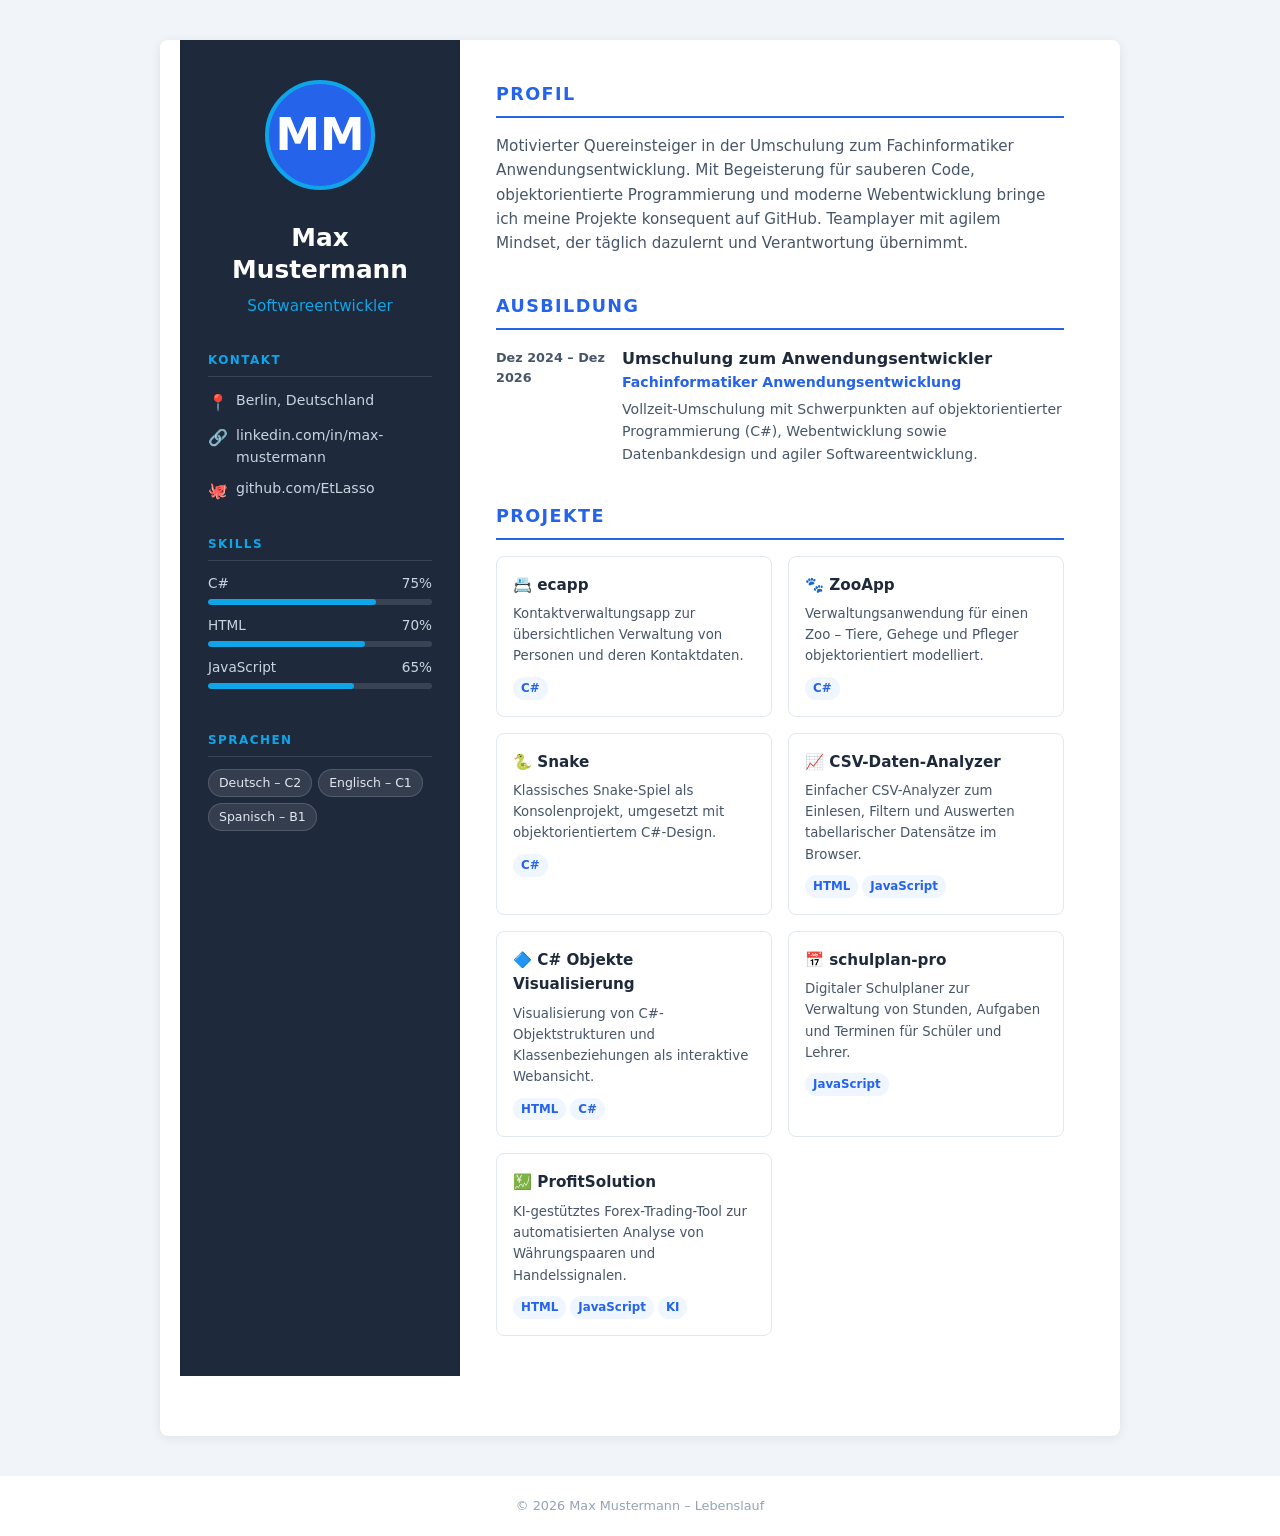
==== index.html @ 9c979028 "feat: Snake direkt im Lebenslauf spielbar über Modal-Overlay Klick auf Snake-Projektnamen öffnet ein" ====
<!DOCTYPE html>
<html lang="de">
  <head>
    <meta charset="UTF-8" />
    <meta name="viewport" content="width=device-width, initial-scale=1.0" />
    <title>Max Mustermann – Softwareentwickler</title>
    <link rel="stylesheet" href="style.css" />
  </head>
  <body>
    <div class="cv-wrapper">

      <!-- ===== SIDEBAR ===== -->
      <aside class="sidebar">
        <div class="avatar">MM</div>
        <h1>Max Mustermann</h1>
        <p class="job-title">Softwareentwickler</p>

        <!-- Kontakt -->
        <div class="sidebar-section">
          <h3>Kontakt</h3>
          <ul class="contact-list">
            <li><span class="icon">📍</span> Berlin, Deutschland</li>
            <li><span class="icon">🔗</span> linkedin.com/in/max-mustermann</li>
            <li><span class="icon">🐙</span> github.com/EtLasso</li>
          </ul>
        </div>

        <!-- Skills -->
        <div class="sidebar-section">
          <h3>Skills</h3>
          <div class="skill-item">
            <div class="skill-label"><span>C#</span><span>75%</span></div>
            <div class="skill-bar"><div class="skill-bar-fill" style="width:75%"></div></div>
          </div>
          <div class="skill-item">
            <div class="skill-label"><span>HTML</span><span>70%</span></div>
            <div class="skill-bar"><div class="skill-bar-fill" style="width:70%"></div></div>
          </div>
          <div class="skill-item">
            <div class="skill-label"><span>JavaScript</span><span>65%</span></div>
            <div class="skill-bar"><div class="skill-bar-fill" style="width:65%"></div></div>
          </div>
        </div>

        <!-- Sprachen -->
        <div class="sidebar-section">
          <h3>Sprachen</h3>
          <div class="badge-list">
            <span class="badge">Deutsch – C2</span>
            <span class="badge">Englisch – C1</span>
            <span class="badge">Spanisch – B1</span>
          </div>
        </div>
      </aside>

      <!-- ===== HAUPTINHALT ===== -->
      <div class="main-content">

        <!-- Profil -->
        <section id="profil">
          <h2 class="section-title">Profil</h2>
          <p class="profil-text">
            Motivierter Quereinsteiger in der Umschulung zum Fachinformatiker
            Anwendungsentwicklung. Mit Begeisterung für sauberen Code, objektorientierte
            Programmierung und moderne Webentwicklung bringe ich meine Projekte konsequent
            auf GitHub. Teamplayer mit agilem Mindset, der täglich dazulernt und
            Verantwortung übernimmt.
          </p>
        </section>

        <!-- Ausbildung -->
        <section id="ausbildung">
          <h2 class="section-title">Ausbildung</h2>
          <div class="timeline">

            <div class="timeline-item">
              <div class="timeline-date">Dez 2024 – Dez 2026</div>
              <div class="timeline-body">
                <h4>Umschulung zum Anwendungsentwickler</h4>
                <div class="company">Fachinformatiker Anwendungsentwicklung</div>
                <p>Vollzeit-Umschulung mit Schwerpunkten auf objektorientierter
                Programmierung (C#), Webentwicklung sowie Datenbankdesign und
                agiler Softwareentwicklung.</p>
              </div>
            </div>

          </div>
        </section>

        <!-- Projekte -->
        <section id="projekte">
          <h2 class="section-title">Projekte</h2>
          <div class="projects-grid">

            <div class="project-card">
              <h4><a class="project-title-link" href="https://github.com/EtLasso/ecapp" target="_blank" title="Kein Live-Preview verfügbar – öffnet GitHub-Repo">📇 ecapp</a></h4>
              <p>Kontaktverwaltungsapp zur übersichtlichen Verwaltung von Personen
              und deren Kontaktdaten.</p>
              <div class="tech-tags">
                <span class="tech-tag">C#</span>
              </div>
            </div>

            <div class="project-card">
              <h4><a class="project-title-link" href="https://github.com/EtLasso/ZooApp" target="_blank" title="Kein Live-Preview verfügbar – öffnet GitHub-Repo">🐾 ZooApp</a></h4>
              <p>Verwaltungsanwendung für einen Zoo – Tiere, Gehege und Pfleger
              objektorientiert modelliert.</p>
              <div class="tech-tags">
                <span class="tech-tag">C#</span>
              </div>
            </div>

            <div class="project-card">
              <h4><a class="project-title-link" href="#" onclick="openSnake(event)">🐍 Snake</a></h4>
              <p>Klassisches Snake-Spiel als Konsolenprojekt, umgesetzt mit
              objektorientiertem C#-Design.</p>
              <div class="tech-tags">
                <span class="tech-tag">C#</span>
              </div>
            </div>

            <div class="project-card">
              <h4><a class="project-title-link" href="https://etlasso.github.io/CSV-Daten-Analyzer" target="_blank">📈 CSV-Daten-Analyzer</a></h4>
              <p>Einfacher CSV-Analyzer zum Einlesen, Filtern und Auswerten
              tabellarischer Datensätze im Browser.</p>
              <div class="tech-tags">
                <span class="tech-tag">HTML</span>
                <span class="tech-tag">JavaScript</span>
              </div>
            </div>

            <div class="project-card">
              <h4><a class="project-title-link" href="https://etlasso.github.io/csharp-objekte-visualisierung" target="_blank">🔷 C# Objekte Visualisierung</a></h4>
              <p>Visualisierung von C#-Objektstrukturen und Klassenbeziehungen
              als interaktive Webansicht.</p>
              <div class="tech-tags">
                <span class="tech-tag">HTML</span>
                <span class="tech-tag">C#</span>
              </div>
            </div>

            <div class="project-card">
              <h4><a class="project-title-link" href="https://etlasso.github.io/schulplan-pro" target="_blank">📅 schulplan-pro</a></h4>
              <p>Digitaler Schulplaner zur Verwaltung von Stunden, Aufgaben
              und Terminen für Schüler und Lehrer.</p>
              <div class="tech-tags">
                <span class="tech-tag">JavaScript</span>
              </div>
            </div>

            <div class="project-card">
              <h4><a class="project-title-link" href="https://etlasso.github.io/ProfitSolution" target="_blank">💹 ProfitSolution</a></h4>
              <p>KI-gestütztes Forex-Trading-Tool zur automatisierten Analyse
              von Währungspaaren und Handelssignalen.</p>
              <div class="tech-tags">
                <span class="tech-tag">HTML</span>
                <span class="tech-tag">JavaScript</span>
                <span class="tech-tag">KI</span>
              </div>
            </div>

          </div>
        </section>

      </div>
    </div>

    <footer>
      <p>&copy; 2026 Max Mustermann – Lebenslauf</p>
    </footer>

    <!-- Snake Modal -->
    <div id="snake-modal" class="modal-overlay" onclick="closeSnake(event)">
      <div class="modal-box">
        <button class="modal-close" onclick="closeSnakeBtn()">✕</button>
        <iframe id="snake-frame" src="" allowfullscreen></iframe>
      </div>
    </div>

    <script>
      function openSnake(e) {
        e.preventDefault();
        document.getElementById('snake-frame').src = 'https://etlasso.github.io/Snake';
        document.getElementById('snake-modal').classList.add('active');
      }
      function closeSnakeBtn() {
        document.getElementById('snake-modal').classList.remove('active');
        document.getElementById('snake-frame').src = '';
      }
      function closeSnake(e) {
        if (e.target === document.getElementById('snake-modal')) closeSnakeBtn();
      }
    </script>
  </body>
</html>
---- style.css ----
/* ===== Reset & Base ===== */
*, *::before, *::after {
  box-sizing: border-box;
  margin: 0;
  padding: 0;
}

:root {
  --primary:   #2563eb;
  --dark:      #1e293b;
  --mid:       #475569;
  --light:     #f1f5f9;
  --accent:    #0ea5e9;
  --white:     #ffffff;
  --radius:    8px;
  --shadow:    0 2px 12px rgba(0,0,0,0.08);
}

body {
  font-family: 'Segoe UI', system-ui, sans-serif;
  background: var(--light);
  color: var(--dark);
  line-height: 1.6;
}

/* ===== Layout ===== */
.cv-wrapper {
  max-width: 960px;
  margin: 40px auto;
  padding: 0 20px 60px;
  display: grid;
  grid-template-columns: 280px 1fr;
  gap: 0;
  background: var(--white);
  border-radius: var(--radius);
  box-shadow: var(--shadow);
  overflow: hidden;
}

/* ===== Sidebar (Header-Bereich) ===== */
.sidebar {
  background: var(--dark);
  color: var(--white);
  padding: 40px 28px;
  display: flex;
  flex-direction: column;
  gap: 32px;
}

.avatar {
  width: 110px;
  height: 110px;
  border-radius: 50%;
  background: var(--primary);
  display: flex;
  align-items: center;
  justify-content: center;
  font-size: 2.8rem;
  font-weight: 700;
  color: var(--white);
  margin: 0 auto;
  border: 4px solid var(--accent);
}

.sidebar h1 {
  font-size: 1.55rem;
  font-weight: 700;
  text-align: center;
  line-height: 1.3;
}

.sidebar .job-title {
  text-align: center;
  color: var(--accent);
  font-size: 0.95rem;
  font-weight: 500;
  margin-top: -24px;
}

/* Sidebar Sektionen */
.sidebar-section h3 {
  font-size: 0.75rem;
  letter-spacing: 0.12em;
  text-transform: uppercase;
  color: var(--accent);
  margin-bottom: 12px;
  padding-bottom: 6px;
  border-bottom: 1px solid rgba(255,255,255,0.12);
}

.contact-list {
  list-style: none;
  display: flex;
  flex-direction: column;
  gap: 8px;
}

.contact-list li {
  font-size: 0.88rem;
  display: flex;
  align-items: flex-start;
  gap: 8px;
  color: #cbd5e1;
}

.contact-list .icon {
  font-size: 1rem;
  flex-shrink: 0;
  margin-top: 1px;
}

/* Skills */
.skill-item {
  margin-bottom: 10px;
}

.skill-label {
  display: flex;
  justify-content: space-between;
  font-size: 0.85rem;
  color: #cbd5e1;
  margin-bottom: 4px;
}

.skill-bar {
  background: rgba(255,255,255,0.12);
  border-radius: 99px;
  height: 6px;
  overflow: hidden;
}

.skill-bar-fill {
  height: 100%;
  border-radius: 99px;
  background: var(--accent);
}

/* Sprachen / Badges */
.badge-list {
  display: flex;
  flex-wrap: wrap;
  gap: 6px;
}

.badge {
  background: rgba(255,255,255,0.1);
  color: #e2e8f0;
  font-size: 0.78rem;
  padding: 3px 10px;
  border-radius: 99px;
  border: 1px solid rgba(255,255,255,0.15);
}

/* ===== Main Content ===== */
.main-content {
  padding: 40px 36px;
  display: flex;
  flex-direction: column;
  gap: 36px;
}

.section-title {
  font-size: 1.1rem;
  font-weight: 700;
  color: var(--primary);
  text-transform: uppercase;
  letter-spacing: 0.08em;
  margin-bottom: 16px;
  padding-bottom: 8px;
  border-bottom: 2px solid var(--primary);
}

/* Profil */
.profil-text {
  color: var(--mid);
  font-size: 0.95rem;
}

/* Timeline (Erfahrung & Ausbildung) */
.timeline {
  display: flex;
  flex-direction: column;
  gap: 20px;
}

.timeline-item {
  display: grid;
  grid-template-columns: 110px 1fr;
  gap: 16px;
}

.timeline-date {
  font-size: 0.8rem;
  color: var(--mid);
  padding-top: 2px;
  font-weight: 600;
}

.timeline-body h4 {
  font-size: 1rem;
  font-weight: 700;
  color: var(--dark);
}

.timeline-body .company {
  font-size: 0.88rem;
  color: var(--primary);
  font-weight: 600;
  margin-bottom: 4px;
}

.timeline-body p {
  font-size: 0.88rem;
  color: var(--mid);
}

/* Projekte */
.projects-grid {
  display: grid;
  grid-template-columns: 1fr 1fr;
  gap: 16px;
}

.project-card {
  border: 1px solid #e2e8f0;
  border-radius: var(--radius);
  padding: 16px;
  transition: box-shadow 0.2s;
}

.project-card:hover {
  box-shadow: var(--shadow);
}

.project-card h4 {
  font-size: 0.95rem;
  font-weight: 700;
  color: var(--dark);
  margin-bottom: 6px;
}

.project-card p {
  font-size: 0.83rem;
  color: var(--mid);
  margin-bottom: 10px;
}

.tech-tags {
  display: flex;
  flex-wrap: wrap;
  gap: 4px;
}

.tech-tag {
  background: #eff6ff;
  color: var(--primary);
  font-size: 0.74rem;
  padding: 2px 8px;
  border-radius: 99px;
  font-weight: 600;
}

.project-title-link {
  color: var(--dark);
  text-decoration: none;
  transition: color 0.2s;
}

.project-title-link:hover {
  color: var(--primary);
  text-decoration: underline;
}

/* ===== Footer ===== */
footer {
  text-align: center;
  padding: 20px;
  font-size: 0.8rem;
  color: #94a3b8;
  background: var(--white);
}

/* ===== Snake Modal ===== */
.modal-overlay {
  display: none;
  position: fixed;
  inset: 0;
  background: rgba(0,0,0,0.75);
  z-index: 1000;
  align-items: center;
  justify-content: center;
}

.modal-overlay.active {
  display: flex;
}

.modal-box {
  position: relative;
  width: 90vw;
  max-width: 860px;
  height: 80vh;
  background: #000;
  border-radius: var(--radius);
  overflow: hidden;
  box-shadow: 0 8px 40px rgba(0,0,0,0.5);
}

.modal-box iframe {
  width: 100%;
  height: 100%;
  border: none;
}

.modal-close {
  position: absolute;
  top: 10px;
  right: 12px;
  z-index: 10;
  background: rgba(255,255,255,0.15);
  color: #fff;
  border: none;
  border-radius: 50%;
  width: 32px;
  height: 32px;
  font-size: 1rem;
  cursor: pointer;
  line-height: 1;
}

.modal-close:hover {
  background: rgba(255,255,255,0.3);
}

/* ===== Responsive ===== */
@media (max-width: 700px) {
  .cv-wrapper {
    grid-template-columns: 1fr;
    margin: 0;
    border-radius: 0;
  }
  .projects-grid {
    grid-template-columns: 1fr;
  }
  .timeline-item {
    grid-template-columns: 1fr;
    gap: 2px;
  }
}
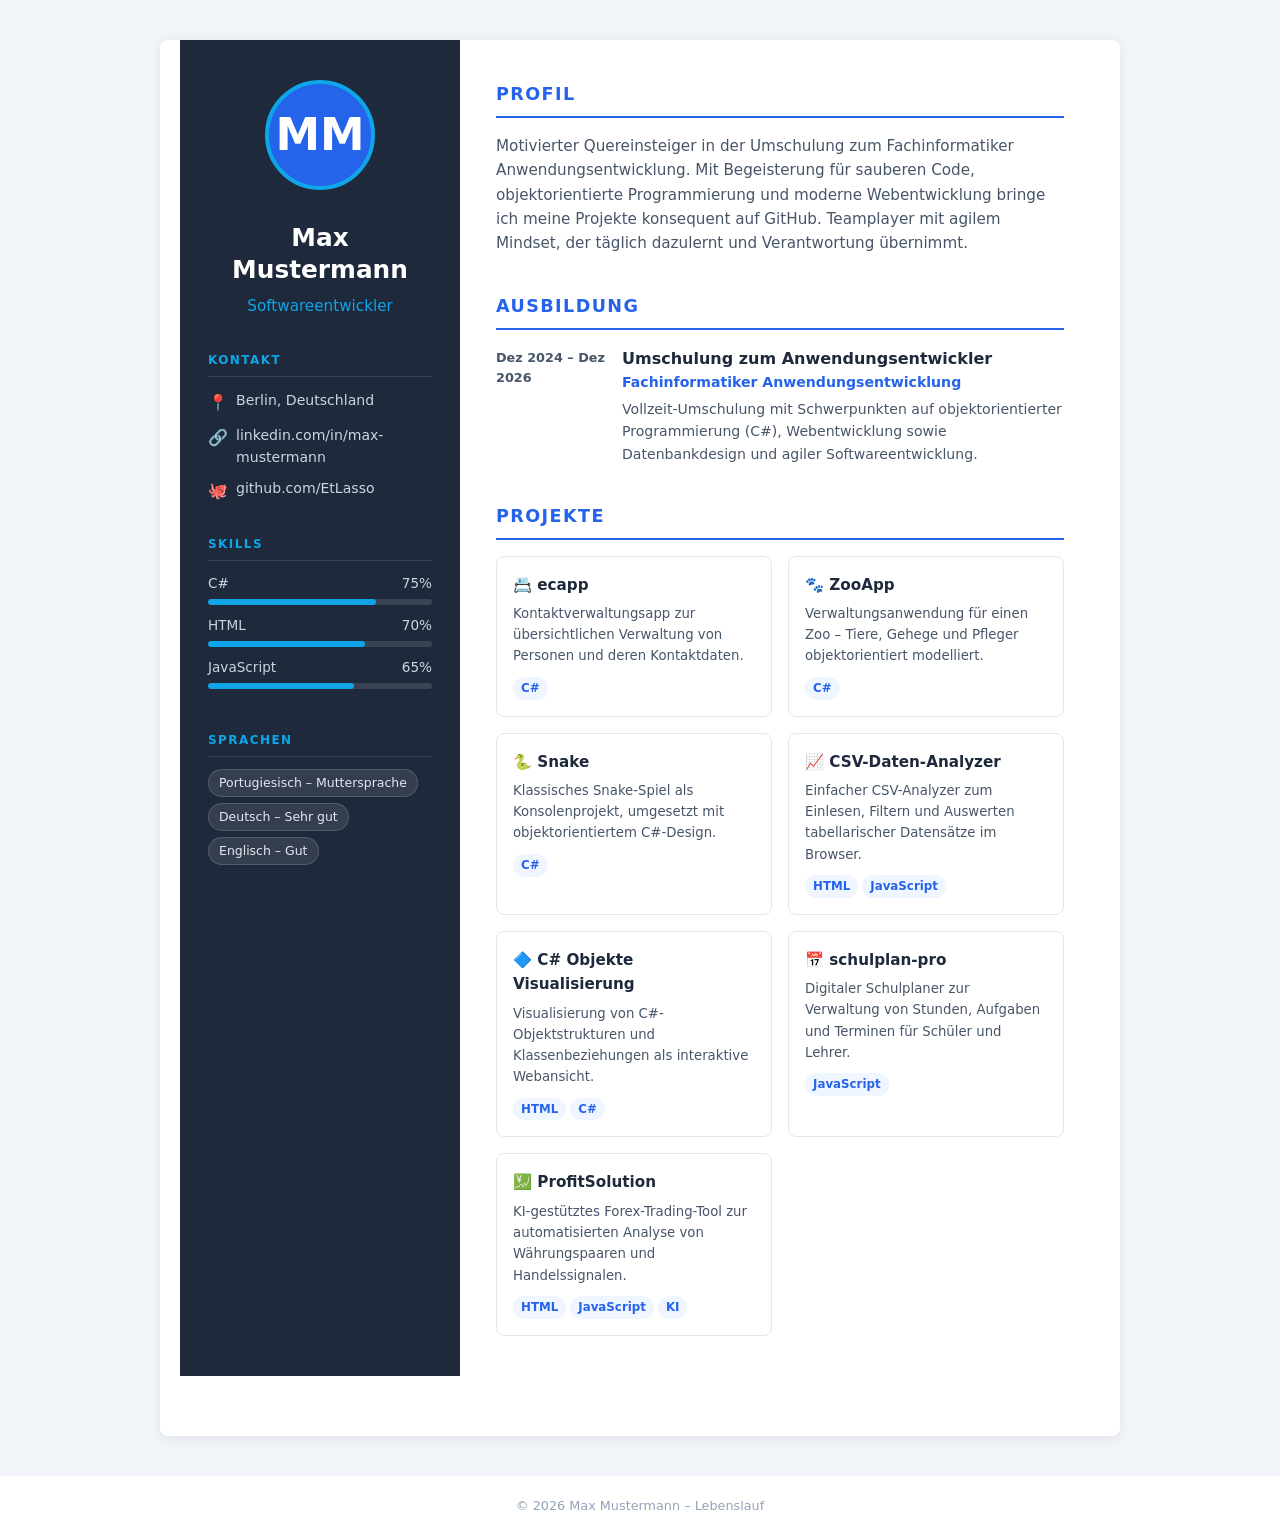
==== commit d979e0f9: "Update languages to reflect actual proficiency levels Replace CEFR codes with descriptive labels; ch" ====
--- a/index.html
+++ b/index.html
@@ -21,7 +21,7 @@
           <ul class="contact-list">
             <li><span class="icon">📍</span> Berlin, Deutschland</li>
             <li><span class="icon">🔗</span> linkedin.com/in/max-mustermann</li>
-            <li><span class="icon">🐙</span> github.com/EtLasso</li>
+            <li><span class="icon">🐙</span> <a href="https://github.com/EtLasso" target="_blank" class="contact-link">github.com/EtLasso</a></li>
           </ul>
         </div>
 
@@ -46,9 +46,9 @@
         <div class="sidebar-section">
           <h3>Sprachen</h3>
           <div class="badge-list">
-            <span class="badge">Deutsch – C2</span>
-            <span class="badge">Englisch – C1</span>
-            <span class="badge">Spanisch – B1</span>
+            <span class="badge">Portugiesisch – Muttersprache</span>
+            <span class="badge">Deutsch – Sehr gut</span>
+            <span class="badge">Englisch – Gut</span>
           </div>
         </div>
       </aside>
@@ -93,7 +93,7 @@
           <div class="projects-grid">
 
             <div class="project-card">
-              <h4><a class="project-title-link" href="https://github.com/EtLasso/ecapp" target="_blank" title="Kein Live-Preview verfügbar – öffnet GitHub-Repo">📇 ecapp</a></h4>
+              <h4><a class="project-title-link" href="#" onclick="openEcapp(event)">📇 ecapp</a></h4>
               <p>Kontaktverwaltungsapp zur übersichtlichen Verwaltung von Personen
               und deren Kontaktdaten.</p>
               <div class="tech-tags">
@@ -168,6 +168,14 @@
     <footer>
       <p>&copy; 2026 Max Mustermann – Lebenslauf</p>
     </footer>
+
+    <!-- ecapp Modal -->
+    <div id="ecapp-modal" class="modal-overlay" onclick="closeEcapp(event)">
+      <div class="modal-box">
+        <button class="modal-close" onclick="closeEcappBtn()">✕</button>
+        <iframe id="ecapp-frame" src="" allowfullscreen></iframe>
+      </div>
+    </div>
 
     <!-- Snake Modal -->
     <div id="snake-modal" class="modal-overlay" onclick="closeSnake(event)">
@@ -178,6 +186,18 @@
     </div>
 
     <script>
+      function openEcapp(e) {
+        e.preventDefault();
+        document.getElementById('ecapp-frame').src = 'ecapp-demo.html';
+        document.getElementById('ecapp-modal').classList.add('active');
+      }
+      function closeEcappBtn() {
+        document.getElementById('ecapp-modal').classList.remove('active');
+        document.getElementById('ecapp-frame').src = '';
+      }
+      function closeEcapp(e) {
+        if (e.target === document.getElementById('ecapp-modal')) closeEcappBtn();
+      }
       function openSnake(e) {
         e.preventDefault();
         document.getElementById('snake-frame').src = 'https://etlasso.github.io/Snake';
--- a/style.css
+++ b/style.css
@@ -101,6 +101,16 @@
   align-items: flex-start;
   gap: 8px;
   color: #cbd5e1;
+}
+
+.contact-link {
+  color: #cbd5e1;
+  text-decoration: none;
+}
+
+.contact-link:hover {
+  color: var(--accent);
+  text-decoration: underline;
 }
 
 .contact-list .icon {
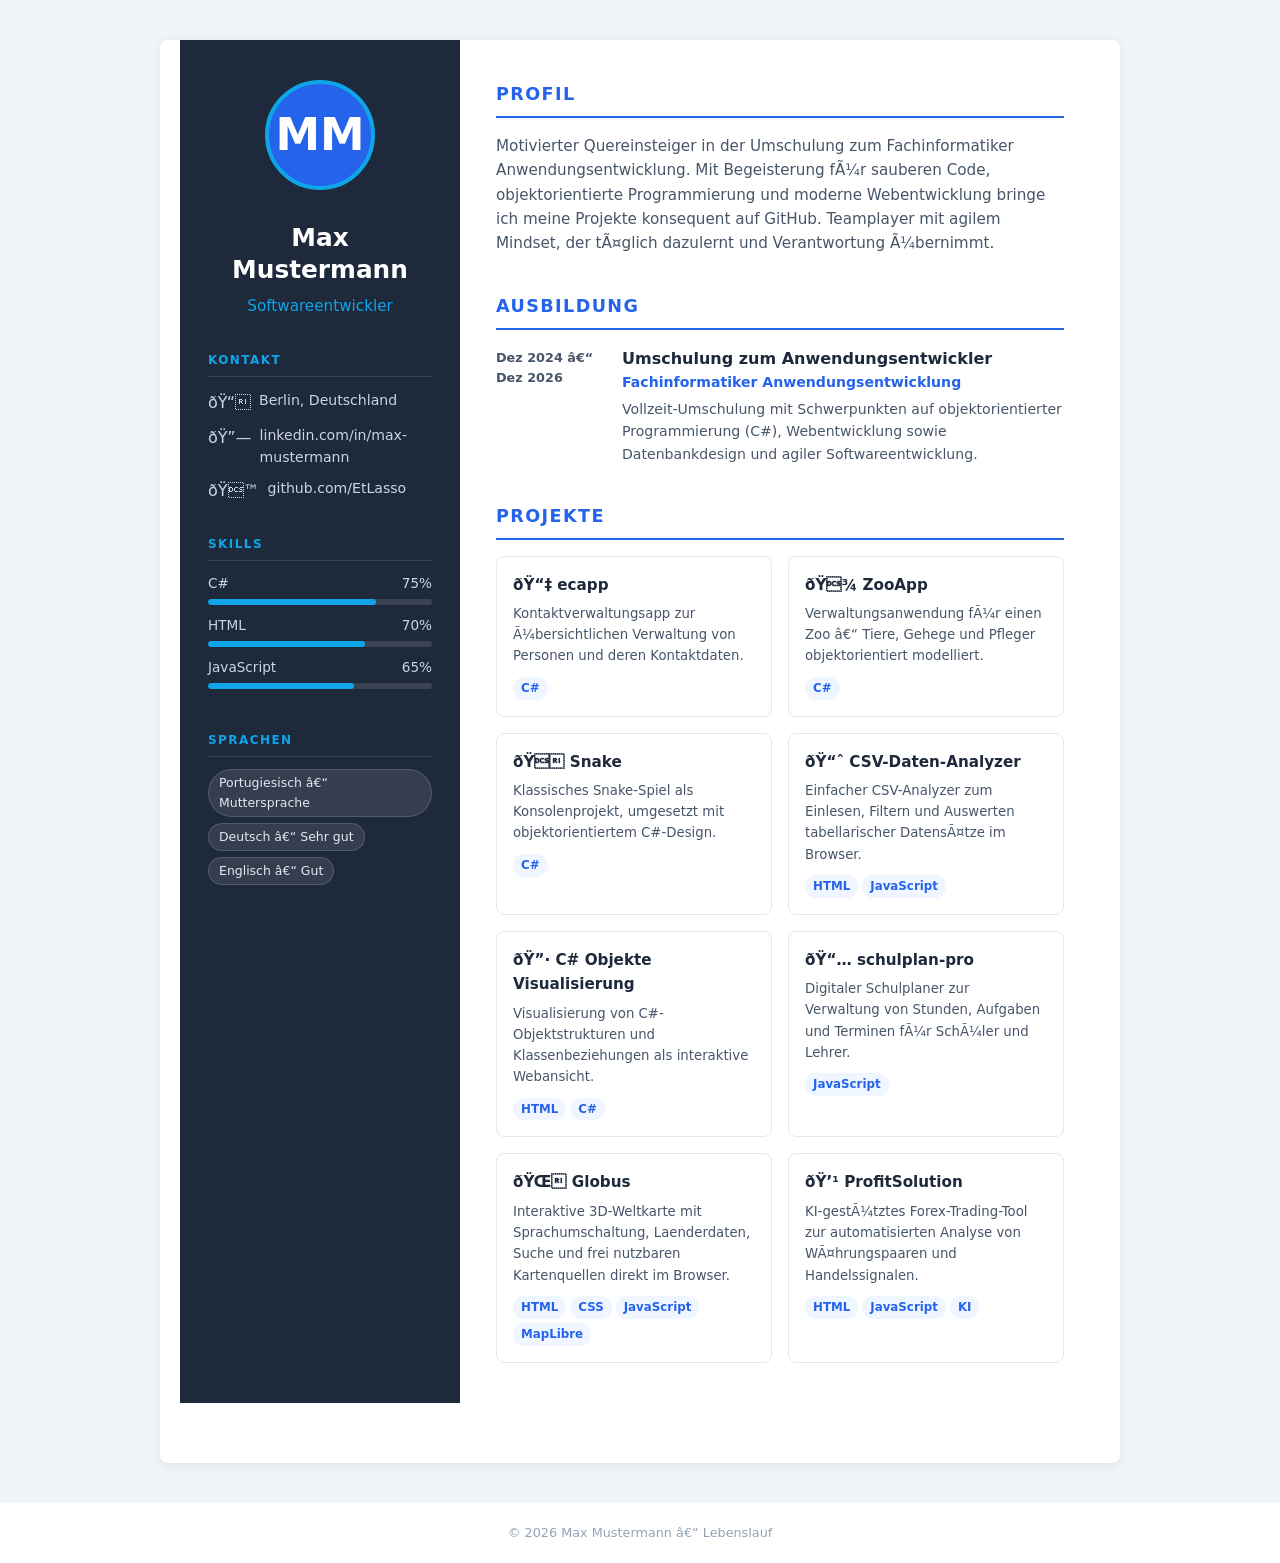
==== commit 7d3c7d18: "Add Globus project card" ====
--- a/index.html
+++ b/index.html
@@ -1,9 +1,9 @@
-<!DOCTYPE html>
+﻿<!DOCTYPE html>
 <html lang="de">
   <head>
     <meta charset="UTF-8" />
     <meta name="viewport" content="width=device-width, initial-scale=1.0" />
-    <title>Max Mustermann – Softwareentwickler</title>
+    <title>Max Mustermann â€“ Softwareentwickler</title>
     <link rel="stylesheet" href="style.css" />
   </head>
   <body>
@@ -19,9 +19,9 @@
         <div class="sidebar-section">
           <h3>Kontakt</h3>
           <ul class="contact-list">
-            <li><span class="icon">📍</span> Berlin, Deutschland</li>
-            <li><span class="icon">🔗</span> linkedin.com/in/max-mustermann</li>
-            <li><span class="icon">🐙</span> <a href="https://github.com/EtLasso" target="_blank" class="contact-link">github.com/EtLasso</a></li>
+            <li><span class="icon">ðŸ“</span> Berlin, Deutschland</li>
+            <li><span class="icon">ðŸ”—</span> linkedin.com/in/max-mustermann</li>
+            <li><span class="icon">ðŸ™</span> <a href="https://github.com/EtLasso" target="_blank" class="contact-link">github.com/EtLasso</a></li>
           </ul>
         </div>
 
@@ -46,9 +46,9 @@
         <div class="sidebar-section">
           <h3>Sprachen</h3>
           <div class="badge-list">
-            <span class="badge">Portugiesisch – Muttersprache</span>
-            <span class="badge">Deutsch – Sehr gut</span>
-            <span class="badge">Englisch – Gut</span>
+            <span class="badge">Portugiesisch â€“ Muttersprache</span>
+            <span class="badge">Deutsch â€“ Sehr gut</span>
+            <span class="badge">Englisch â€“ Gut</span>
           </div>
         </div>
       </aside>
@@ -61,10 +61,10 @@
           <h2 class="section-title">Profil</h2>
           <p class="profil-text">
             Motivierter Quereinsteiger in der Umschulung zum Fachinformatiker
-            Anwendungsentwicklung. Mit Begeisterung für sauberen Code, objektorientierte
+            Anwendungsentwicklung. Mit Begeisterung fÃ¼r sauberen Code, objektorientierte
             Programmierung und moderne Webentwicklung bringe ich meine Projekte konsequent
-            auf GitHub. Teamplayer mit agilem Mindset, der täglich dazulernt und
-            Verantwortung übernimmt.
+            auf GitHub. Teamplayer mit agilem Mindset, der tÃ¤glich dazulernt und
+            Verantwortung Ã¼bernimmt.
           </p>
         </section>
 
@@ -74,7 +74,7 @@
           <div class="timeline">
 
             <div class="timeline-item">
-              <div class="timeline-date">Dez 2024 – Dez 2026</div>
+              <div class="timeline-date">Dez 2024 â€“ Dez 2026</div>
               <div class="timeline-body">
                 <h4>Umschulung zum Anwendungsentwickler</h4>
                 <div class="company">Fachinformatiker Anwendungsentwicklung</div>
@@ -93,8 +93,8 @@
           <div class="projects-grid">
 
             <div class="project-card">
-              <h4><a class="project-title-link" href="#" onclick="openEcapp(event)">📇 ecapp</a></h4>
-              <p>Kontaktverwaltungsapp zur übersichtlichen Verwaltung von Personen
+              <h4><a class="project-title-link" href="#" onclick="openEcapp(event)">ðŸ“‡ ecapp</a></h4>
+              <p>Kontaktverwaltungsapp zur Ã¼bersichtlichen Verwaltung von Personen
               und deren Kontaktdaten.</p>
               <div class="tech-tags">
                 <span class="tech-tag">C#</span>
@@ -102,8 +102,8 @@
             </div>
 
             <div class="project-card">
-              <h4><a class="project-title-link" href="https://github.com/EtLasso/ZooApp" target="_blank" title="Kein Live-Preview verfügbar – öffnet GitHub-Repo">🐾 ZooApp</a></h4>
-              <p>Verwaltungsanwendung für einen Zoo – Tiere, Gehege und Pfleger
+              <h4><a class="project-title-link" href="https://github.com/EtLasso/ZooApp" target="_blank" title="Kein Live-Preview verfÃ¼gbar â€“ Ã¶ffnet GitHub-Repo">ðŸ¾ ZooApp</a></h4>
+              <p>Verwaltungsanwendung fÃ¼r einen Zoo â€“ Tiere, Gehege und Pfleger
               objektorientiert modelliert.</p>
               <div class="tech-tags">
                 <span class="tech-tag">C#</span>
@@ -111,7 +111,7 @@
             </div>
 
             <div class="project-card">
-              <h4><a class="project-title-link" href="#" onclick="openSnake(event)">🐍 Snake</a></h4>
+              <h4><a class="project-title-link" href="#" onclick="openSnake(event)">ðŸ Snake</a></h4>
               <p>Klassisches Snake-Spiel als Konsolenprojekt, umgesetzt mit
               objektorientiertem C#-Design.</p>
               <div class="tech-tags">
@@ -120,17 +120,17 @@
             </div>
 
             <div class="project-card">
-              <h4><a class="project-title-link" href="https://etlasso.github.io/CSV-Daten-Analyzer" target="_blank">📈 CSV-Daten-Analyzer</a></h4>
+              <h4><a class="project-title-link" href="https://etlasso.github.io/CSV-Daten-Analyzer" target="_blank">ðŸ“ˆ CSV-Daten-Analyzer</a></h4>
               <p>Einfacher CSV-Analyzer zum Einlesen, Filtern und Auswerten
-              tabellarischer Datensätze im Browser.</p>
-              <div class="tech-tags">
-                <span class="tech-tag">HTML</span>
-                <span class="tech-tag">JavaScript</span>
-              </div>
-            </div>
-
-            <div class="project-card">
-              <h4><a class="project-title-link" href="https://etlasso.github.io/csharp-objekte-visualisierung" target="_blank">🔷 C# Objekte Visualisierung</a></h4>
+              tabellarischer DatensÃ¤tze im Browser.</p>
+              <div class="tech-tags">
+                <span class="tech-tag">HTML</span>
+                <span class="tech-tag">JavaScript</span>
+              </div>
+            </div>
+
+            <div class="project-card">
+              <h4><a class="project-title-link" href="https://etlasso.github.io/csharp-objekte-visualisierung" target="_blank">ðŸ”· C# Objekte Visualisierung</a></h4>
               <p>Visualisierung von C#-Objektstrukturen und Klassenbeziehungen
               als interaktive Webansicht.</p>
               <div class="tech-tags">
@@ -140,18 +140,30 @@
             </div>
 
             <div class="project-card">
-              <h4><a class="project-title-link" href="https://etlasso.github.io/schulplan-pro" target="_blank">📅 schulplan-pro</a></h4>
+              <h4><a class="project-title-link" href="https://etlasso.github.io/schulplan-pro" target="_blank">ðŸ“… schulplan-pro</a></h4>
               <p>Digitaler Schulplaner zur Verwaltung von Stunden, Aufgaben
-              und Terminen für Schüler und Lehrer.</p>
-              <div class="tech-tags">
-                <span class="tech-tag">JavaScript</span>
-              </div>
-            </div>
-
-            <div class="project-card">
-              <h4><a class="project-title-link" href="https://etlasso.github.io/ProfitSolution" target="_blank">💹 ProfitSolution</a></h4>
-              <p>KI-gestütztes Forex-Trading-Tool zur automatisierten Analyse
-              von Währungspaaren und Handelssignalen.</p>
+              und Terminen fÃ¼r SchÃ¼ler und Lehrer.</p>
+              <div class="tech-tags">
+                <span class="tech-tag">JavaScript</span>
+              </div>
+            </div>
+
+            <div class="project-card">
+              <h4><a class="project-title-link" href="https://etlasso.github.io/Globus/" target="_blank">ðŸŒ Globus</a></h4>
+              <p>Interaktive 3D-Weltkarte mit Sprachumschaltung, Laenderdaten,
+              Suche und frei nutzbaren Kartenquellen direkt im Browser.</p>
+              <div class="tech-tags">
+                <span class="tech-tag">HTML</span>
+                <span class="tech-tag">CSS</span>
+                <span class="tech-tag">JavaScript</span>
+                <span class="tech-tag">MapLibre</span>
+              </div>
+            </div>
+
+            <div class="project-card">
+              <h4><a class="project-title-link" href="https://etlasso.github.io/ProfitSolution" target="_blank">ðŸ’¹ ProfitSolution</a></h4>
+              <p>KI-gestÃ¼tztes Forex-Trading-Tool zur automatisierten Analyse
+              von WÃ¤hrungspaaren und Handelssignalen.</p>
               <div class="tech-tags">
                 <span class="tech-tag">HTML</span>
                 <span class="tech-tag">JavaScript</span>
@@ -166,13 +178,13 @@
     </div>
 
     <footer>
-      <p>&copy; 2026 Max Mustermann – Lebenslauf</p>
+      <p>&copy; 2026 Max Mustermann â€“ Lebenslauf</p>
     </footer>
 
     <!-- ecapp Modal -->
     <div id="ecapp-modal" class="modal-overlay" onclick="closeEcapp(event)">
       <div class="modal-box">
-        <button class="modal-close" onclick="closeEcappBtn()">✕</button>
+        <button class="modal-close" onclick="closeEcappBtn()">âœ•</button>
         <iframe id="ecapp-frame" src="" allowfullscreen></iframe>
       </div>
     </div>
@@ -180,7 +192,7 @@
     <!-- Snake Modal -->
     <div id="snake-modal" class="modal-overlay" onclick="closeSnake(event)">
       <div class="modal-box">
-        <button class="modal-close" onclick="closeSnakeBtn()">✕</button>
+        <button class="modal-close" onclick="closeSnakeBtn()">âœ•</button>
         <iframe id="snake-frame" src="" allowfullscreen></iframe>
       </div>
     </div>
@@ -213,3 +225,4 @@
     </script>
   </body>
 </html>
+
--- a/style.css
+++ b/style.css
@@ -232,14 +232,18 @@
 }
 
 .project-card {
+  position: relative;
   border: 1px solid #e2e8f0;
   border-radius: var(--radius);
   padding: 16px;
-  transition: box-shadow 0.2s;
+  cursor: pointer;
+  transition: box-shadow 0.2s, border-color 0.2s, transform 0.2s;
 }
 
 .project-card:hover {
-  box-shadow: var(--shadow);
+  box-shadow: 0 6px 24px rgba(37,99,235,0.13);
+  border-color: var(--primary);
+  transform: translateY(-3px);
 }
 
 .project-card h4 {
@@ -276,9 +280,15 @@
   transition: color 0.2s;
 }
 
-.project-title-link:hover {
+/* stretched link – makes the whole card clickable */
+.project-title-link::after {
+  content: '';
+  position: absolute;
+  inset: 0;
+}
+
+.project-card:hover .project-title-link {
   color: var(--primary);
-  text-decoration: underline;
 }
 
 /* ===== Footer ===== */
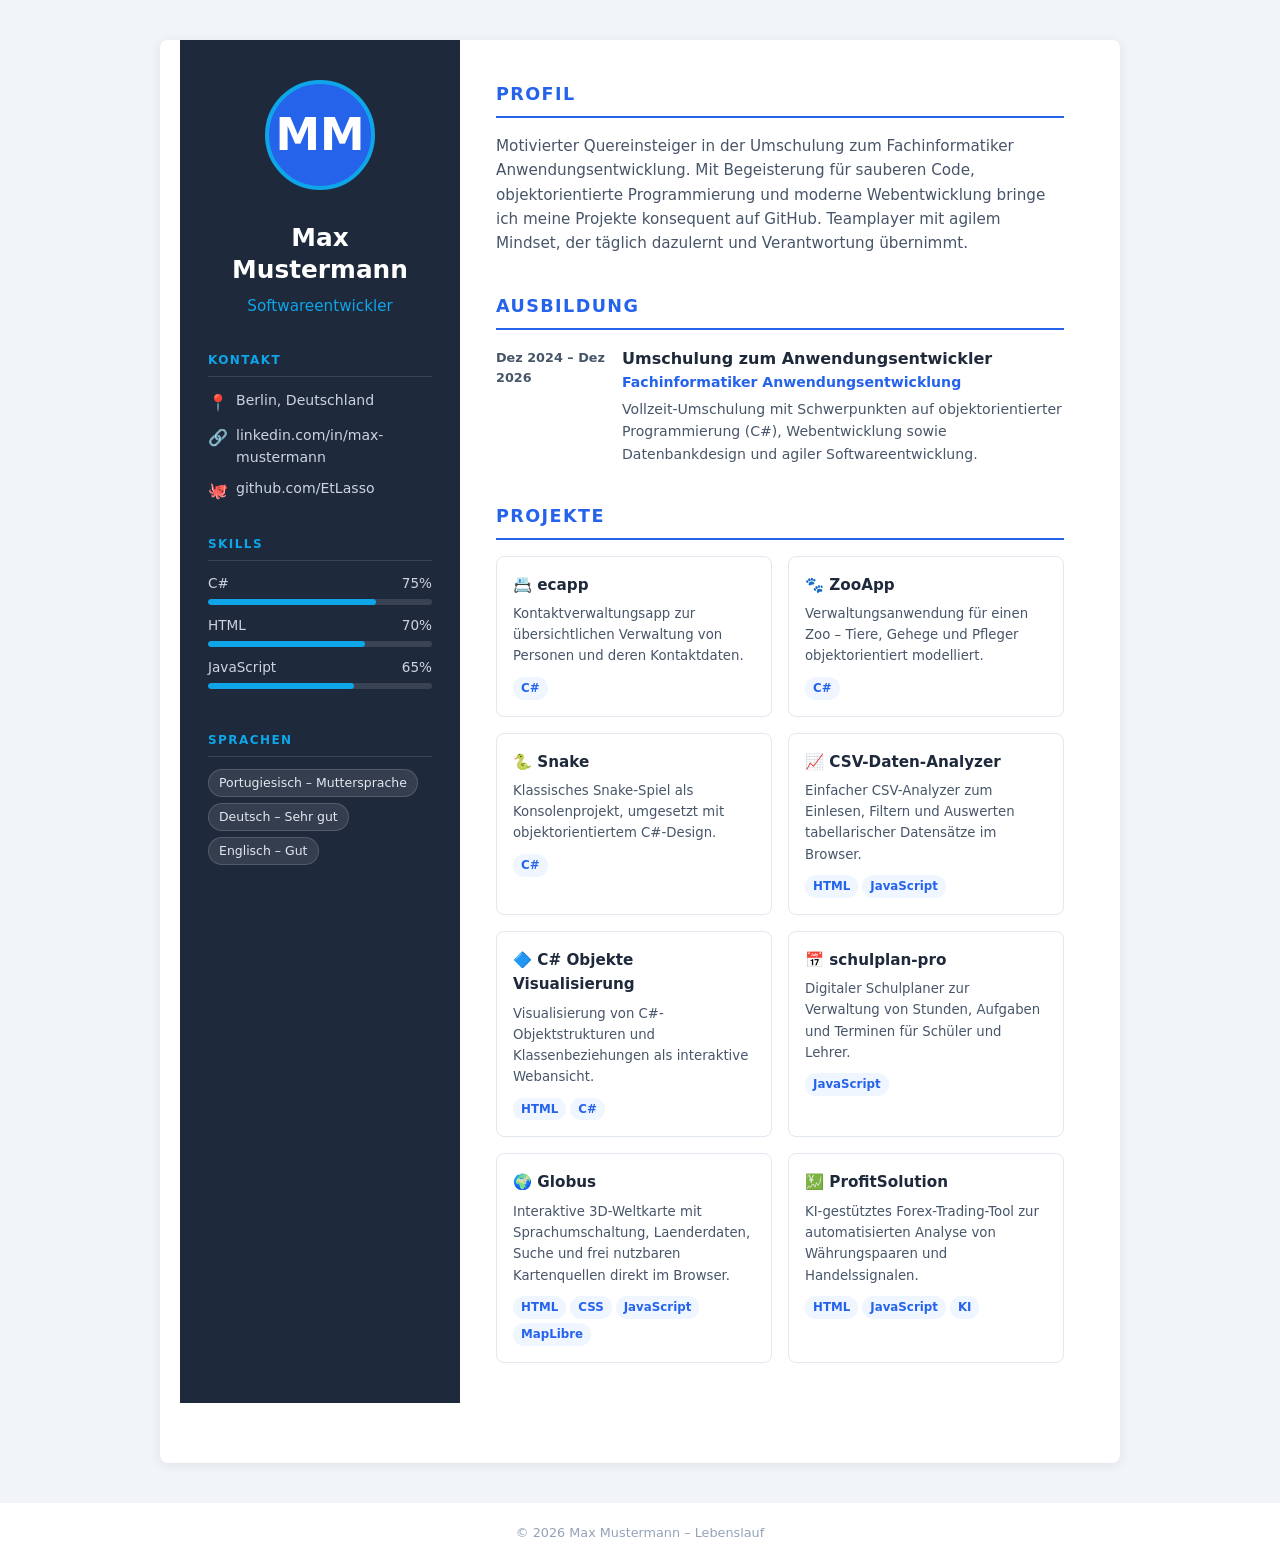
==== commit b93c21c2: "Fix text encoding in project page" ====
--- a/index.html
+++ b/index.html
@@ -3,7 +3,7 @@
   <head>
     <meta charset="UTF-8" />
     <meta name="viewport" content="width=device-width, initial-scale=1.0" />
-    <title>Max Mustermann â€“ Softwareentwickler</title>
+    <title>Max Mustermann – Softwareentwickler</title>
     <link rel="stylesheet" href="style.css" />
   </head>
   <body>
@@ -19,9 +19,9 @@
         <div class="sidebar-section">
           <h3>Kontakt</h3>
           <ul class="contact-list">
-            <li><span class="icon">ðŸ“</span> Berlin, Deutschland</li>
-            <li><span class="icon">ðŸ”—</span> linkedin.com/in/max-mustermann</li>
-            <li><span class="icon">ðŸ™</span> <a href="https://github.com/EtLasso" target="_blank" class="contact-link">github.com/EtLasso</a></li>
+            <li><span class="icon">📍</span> Berlin, Deutschland</li>
+            <li><span class="icon">🔗</span> linkedin.com/in/max-mustermann</li>
+            <li><span class="icon">🐙</span> <a href="https://github.com/EtLasso" target="_blank" class="contact-link">github.com/EtLasso</a></li>
           </ul>
         </div>
 
@@ -46,9 +46,9 @@
         <div class="sidebar-section">
           <h3>Sprachen</h3>
           <div class="badge-list">
-            <span class="badge">Portugiesisch â€“ Muttersprache</span>
-            <span class="badge">Deutsch â€“ Sehr gut</span>
-            <span class="badge">Englisch â€“ Gut</span>
+            <span class="badge">Portugiesisch – Muttersprache</span>
+            <span class="badge">Deutsch – Sehr gut</span>
+            <span class="badge">Englisch – Gut</span>
           </div>
         </div>
       </aside>
@@ -61,10 +61,10 @@
           <h2 class="section-title">Profil</h2>
           <p class="profil-text">
             Motivierter Quereinsteiger in der Umschulung zum Fachinformatiker
-            Anwendungsentwicklung. Mit Begeisterung fÃ¼r sauberen Code, objektorientierte
+            Anwendungsentwicklung. Mit Begeisterung für sauberen Code, objektorientierte
             Programmierung und moderne Webentwicklung bringe ich meine Projekte konsequent
-            auf GitHub. Teamplayer mit agilem Mindset, der tÃ¤glich dazulernt und
-            Verantwortung Ã¼bernimmt.
+            auf GitHub. Teamplayer mit agilem Mindset, der täglich dazulernt und
+            Verantwortung übernimmt.
           </p>
         </section>
 
@@ -74,7 +74,7 @@
           <div class="timeline">
 
             <div class="timeline-item">
-              <div class="timeline-date">Dez 2024 â€“ Dez 2026</div>
+              <div class="timeline-date">Dez 2024 – Dez 2026</div>
               <div class="timeline-body">
                 <h4>Umschulung zum Anwendungsentwickler</h4>
                 <div class="company">Fachinformatiker Anwendungsentwicklung</div>
@@ -93,8 +93,8 @@
           <div class="projects-grid">
 
             <div class="project-card">
-              <h4><a class="project-title-link" href="#" onclick="openEcapp(event)">ðŸ“‡ ecapp</a></h4>
-              <p>Kontaktverwaltungsapp zur Ã¼bersichtlichen Verwaltung von Personen
+              <h4><a class="project-title-link" href="#" onclick="openEcapp(event)">📇 ecapp</a></h4>
+              <p>Kontaktverwaltungsapp zur übersichtlichen Verwaltung von Personen
               und deren Kontaktdaten.</p>
               <div class="tech-tags">
                 <span class="tech-tag">C#</span>
@@ -102,8 +102,8 @@
             </div>
 
             <div class="project-card">
-              <h4><a class="project-title-link" href="https://github.com/EtLasso/ZooApp" target="_blank" title="Kein Live-Preview verfÃ¼gbar â€“ Ã¶ffnet GitHub-Repo">ðŸ¾ ZooApp</a></h4>
-              <p>Verwaltungsanwendung fÃ¼r einen Zoo â€“ Tiere, Gehege und Pfleger
+              <h4><a class="project-title-link" href="https://github.com/EtLasso/ZooApp" target="_blank" title="Kein Live-Preview verfügbar – öffnet GitHub-Repo">🐾 ZooApp</a></h4>
+              <p>Verwaltungsanwendung für einen Zoo – Tiere, Gehege und Pfleger
               objektorientiert modelliert.</p>
               <div class="tech-tags">
                 <span class="tech-tag">C#</span>
@@ -111,7 +111,7 @@
             </div>
 
             <div class="project-card">
-              <h4><a class="project-title-link" href="#" onclick="openSnake(event)">ðŸ Snake</a></h4>
+              <h4><a class="project-title-link" href="#" onclick="openSnake(event)">🐍 Snake</a></h4>
               <p>Klassisches Snake-Spiel als Konsolenprojekt, umgesetzt mit
               objektorientiertem C#-Design.</p>
               <div class="tech-tags">
@@ -120,17 +120,17 @@
             </div>
 
             <div class="project-card">
-              <h4><a class="project-title-link" href="https://etlasso.github.io/CSV-Daten-Analyzer" target="_blank">ðŸ“ˆ CSV-Daten-Analyzer</a></h4>
+              <h4><a class="project-title-link" href="https://etlasso.github.io/CSV-Daten-Analyzer" target="_blank">📈 CSV-Daten-Analyzer</a></h4>
               <p>Einfacher CSV-Analyzer zum Einlesen, Filtern und Auswerten
-              tabellarischer DatensÃ¤tze im Browser.</p>
-              <div class="tech-tags">
-                <span class="tech-tag">HTML</span>
-                <span class="tech-tag">JavaScript</span>
-              </div>
-            </div>
-
-            <div class="project-card">
-              <h4><a class="project-title-link" href="https://etlasso.github.io/csharp-objekte-visualisierung" target="_blank">ðŸ”· C# Objekte Visualisierung</a></h4>
+              tabellarischer Datensätze im Browser.</p>
+              <div class="tech-tags">
+                <span class="tech-tag">HTML</span>
+                <span class="tech-tag">JavaScript</span>
+              </div>
+            </div>
+
+            <div class="project-card">
+              <h4><a class="project-title-link" href="https://etlasso.github.io/csharp-objekte-visualisierung" target="_blank">🔷 C# Objekte Visualisierung</a></h4>
               <p>Visualisierung von C#-Objektstrukturen und Klassenbeziehungen
               als interaktive Webansicht.</p>
               <div class="tech-tags">
@@ -140,16 +140,16 @@
             </div>
 
             <div class="project-card">
-              <h4><a class="project-title-link" href="https://etlasso.github.io/schulplan-pro" target="_blank">ðŸ“… schulplan-pro</a></h4>
+              <h4><a class="project-title-link" href="https://etlasso.github.io/schulplan-pro" target="_blank">📅 schulplan-pro</a></h4>
               <p>Digitaler Schulplaner zur Verwaltung von Stunden, Aufgaben
-              und Terminen fÃ¼r SchÃ¼ler und Lehrer.</p>
-              <div class="tech-tags">
-                <span class="tech-tag">JavaScript</span>
-              </div>
-            </div>
-
-            <div class="project-card">
-              <h4><a class="project-title-link" href="https://etlasso.github.io/Globus/" target="_blank">ðŸŒ Globus</a></h4>
+              und Terminen für Schüler und Lehrer.</p>
+              <div class="tech-tags">
+                <span class="tech-tag">JavaScript</span>
+              </div>
+            </div>
+
+            <div class="project-card">
+              <h4><a class="project-title-link" href="https://etlasso.github.io/Globus/" target="_blank">🌍 Globus</a></h4>
               <p>Interaktive 3D-Weltkarte mit Sprachumschaltung, Laenderdaten,
               Suche und frei nutzbaren Kartenquellen direkt im Browser.</p>
               <div class="tech-tags">
@@ -161,9 +161,9 @@
             </div>
 
             <div class="project-card">
-              <h4><a class="project-title-link" href="https://etlasso.github.io/ProfitSolution" target="_blank">ðŸ’¹ ProfitSolution</a></h4>
-              <p>KI-gestÃ¼tztes Forex-Trading-Tool zur automatisierten Analyse
-              von WÃ¤hrungspaaren und Handelssignalen.</p>
+              <h4><a class="project-title-link" href="https://etlasso.github.io/ProfitSolution" target="_blank">💹 ProfitSolution</a></h4>
+              <p>KI-gestütztes Forex-Trading-Tool zur automatisierten Analyse
+              von Währungspaaren und Handelssignalen.</p>
               <div class="tech-tags">
                 <span class="tech-tag">HTML</span>
                 <span class="tech-tag">JavaScript</span>
@@ -178,13 +178,13 @@
     </div>
 
     <footer>
-      <p>&copy; 2026 Max Mustermann â€“ Lebenslauf</p>
+      <p>&copy; 2026 Max Mustermann – Lebenslauf</p>
     </footer>
 
     <!-- ecapp Modal -->
     <div id="ecapp-modal" class="modal-overlay" onclick="closeEcapp(event)">
       <div class="modal-box">
-        <button class="modal-close" onclick="closeEcappBtn()">âœ•</button>
+        <button class="modal-close" onclick="closeEcappBtn()">✕</button>
         <iframe id="ecapp-frame" src="" allowfullscreen></iframe>
       </div>
     </div>
@@ -192,7 +192,7 @@
     <!-- Snake Modal -->
     <div id="snake-modal" class="modal-overlay" onclick="closeSnake(event)">
       <div class="modal-box">
-        <button class="modal-close" onclick="closeSnakeBtn()">âœ•</button>
+        <button class="modal-close" onclick="closeSnakeBtn()">✕</button>
         <iframe id="snake-frame" src="" allowfullscreen></iframe>
       </div>
     </div>
@@ -226,3 +226,4 @@
   </body>
 </html>
 
+
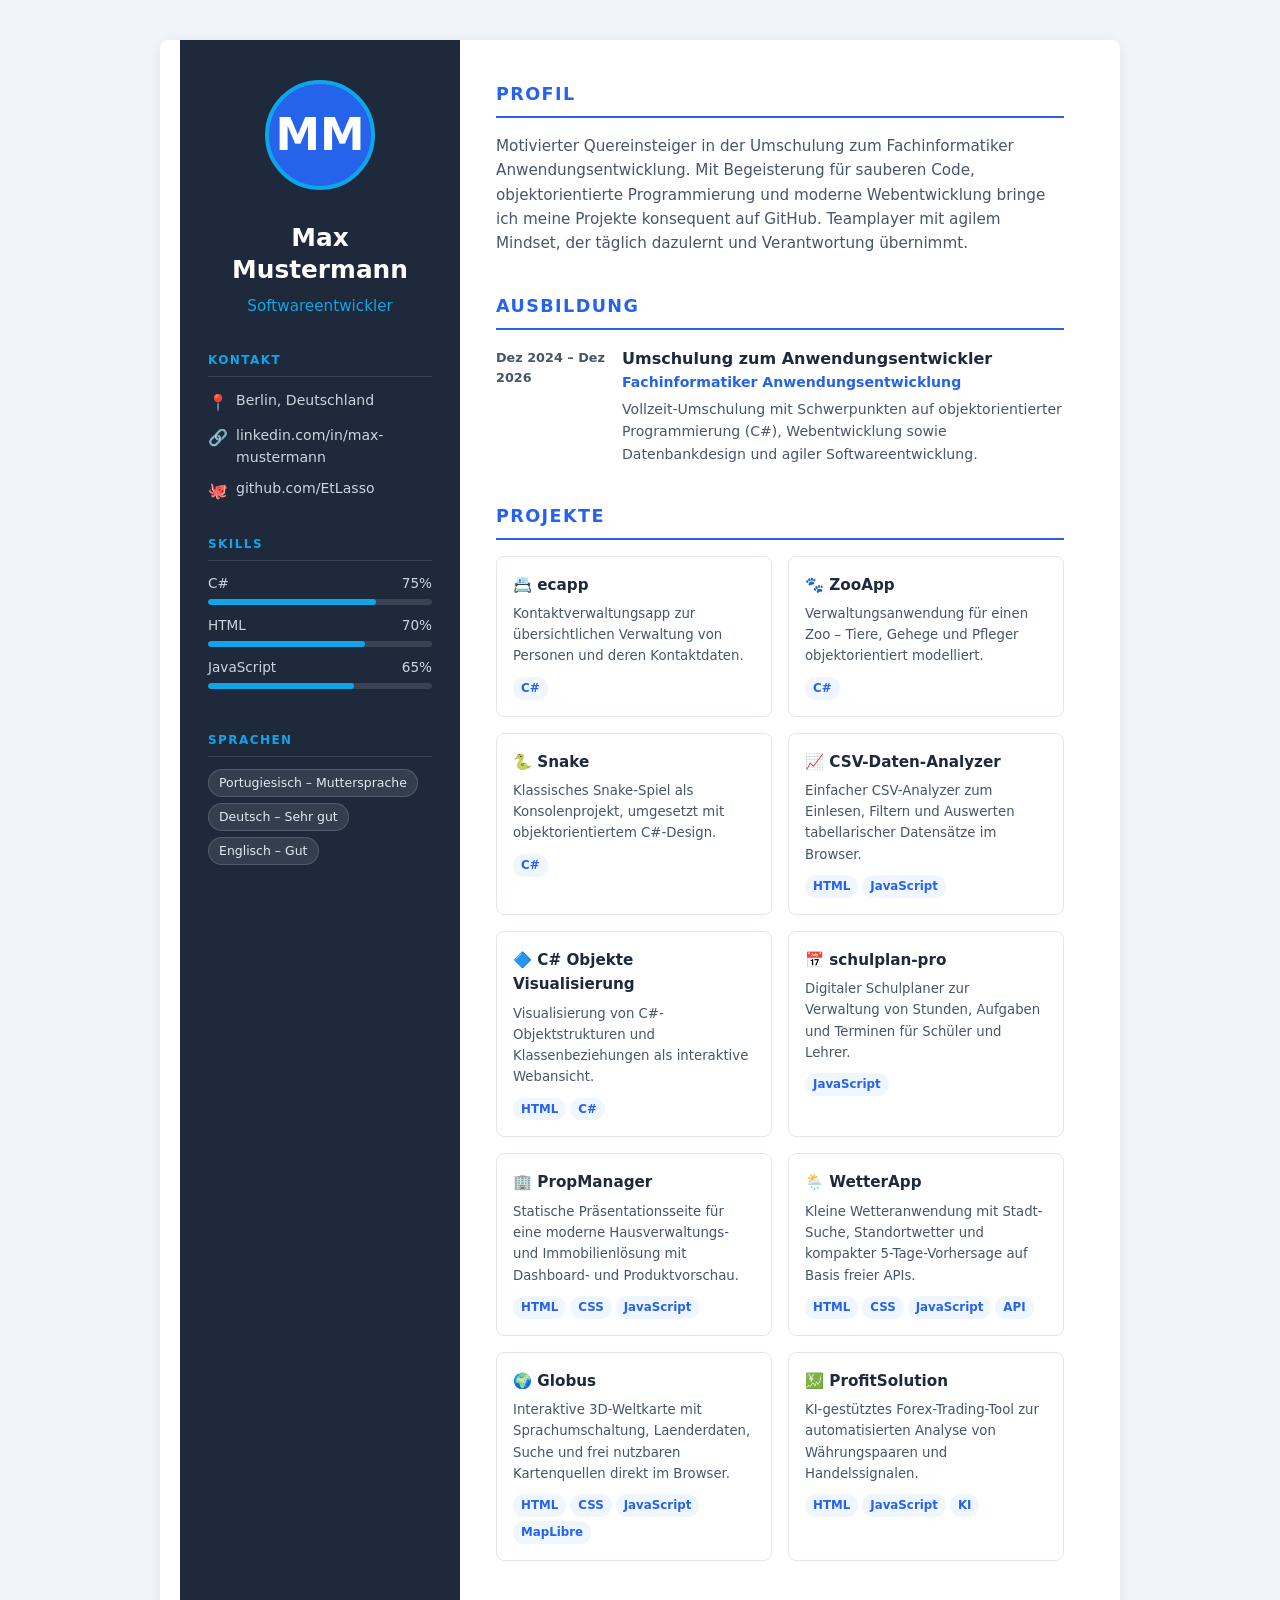
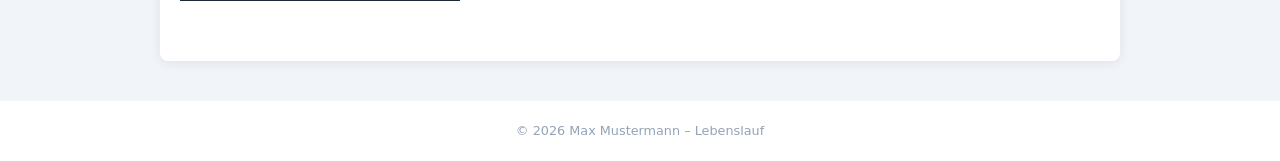
==== commit 96309ce3: "Add PropManager and WetterApp projects" ====
--- a/index.html
+++ b/index.html
@@ -102,7 +102,7 @@
             </div>
 
             <div class="project-card">
-              <h4><a class="project-title-link" href="https://github.com/EtLasso/ZooApp" target="_blank" title="Kein Live-Preview verfügbar – öffnet GitHub-Repo">🐾 ZooApp</a></h4>
+              <h4><a class="project-title-link" href="#" onclick="openZooApp(event)">🐾 ZooApp</a></h4>
               <p>Verwaltungsanwendung für einen Zoo – Tiere, Gehege und Pfleger
               objektorientiert modelliert.</p>
               <div class="tech-tags">
@@ -145,6 +145,29 @@
               und Terminen für Schüler und Lehrer.</p>
               <div class="tech-tags">
                 <span class="tech-tag">JavaScript</span>
+              </div>
+            </div>
+
+            <div class="project-card">
+              <h4><a class="project-title-link" href="https://etlasso.github.io/PropManager/" target="_blank">🏢 PropManager</a></h4>
+              <p>Statische Präsentationsseite für eine moderne Hausverwaltungs-
+              und Immobilienlösung mit Dashboard- und Produktvorschau.</p>
+              <div class="tech-tags">
+                <span class="tech-tag">HTML</span>
+                <span class="tech-tag">CSS</span>
+                <span class="tech-tag">JavaScript</span>
+              </div>
+            </div>
+
+            <div class="project-card">
+              <h4><a class="project-title-link" href="https://etlasso.github.io/WetterApp/" target="_blank">🌦️ WetterApp</a></h4>
+              <p>Kleine Wetteranwendung mit Stadt-Suche, Standortwetter und
+              kompakter 5-Tage-Vorhersage auf Basis freier APIs.</p>
+              <div class="tech-tags">
+                <span class="tech-tag">HTML</span>
+                <span class="tech-tag">CSS</span>
+                <span class="tech-tag">JavaScript</span>
+                <span class="tech-tag">API</span>
               </div>
             </div>
 
@@ -197,6 +220,14 @@
       </div>
     </div>
 
+    <!-- ZooApp Modal -->
+    <div id="zooapp-modal" class="modal-overlay" onclick="closeZooApp(event)">
+      <div class="modal-box">
+        <button class="modal-close" onclick="closeZooAppBtn()">✕</button>
+        <iframe id="zooapp-frame" src="" allowfullscreen></iframe>
+      </div>
+    </div>
+
     <script>
       function openEcapp(e) {
         e.preventDefault();
@@ -222,6 +253,18 @@
       function closeSnake(e) {
         if (e.target === document.getElementById('snake-modal')) closeSnakeBtn();
       }
+      function openZooApp(e) {
+        e.preventDefault();
+        document.getElementById('zooapp-frame').src = 'zooapp-demo.html';
+        document.getElementById('zooapp-modal').classList.add('active');
+      }
+      function closeZooAppBtn() {
+        document.getElementById('zooapp-modal').classList.remove('active');
+        document.getElementById('zooapp-frame').src = '';
+      }
+      function closeZooApp(e) {
+        if (e.target === document.getElementById('zooapp-modal')) closeZooAppBtn();
+      }
     </script>
   </body>
 </html>
